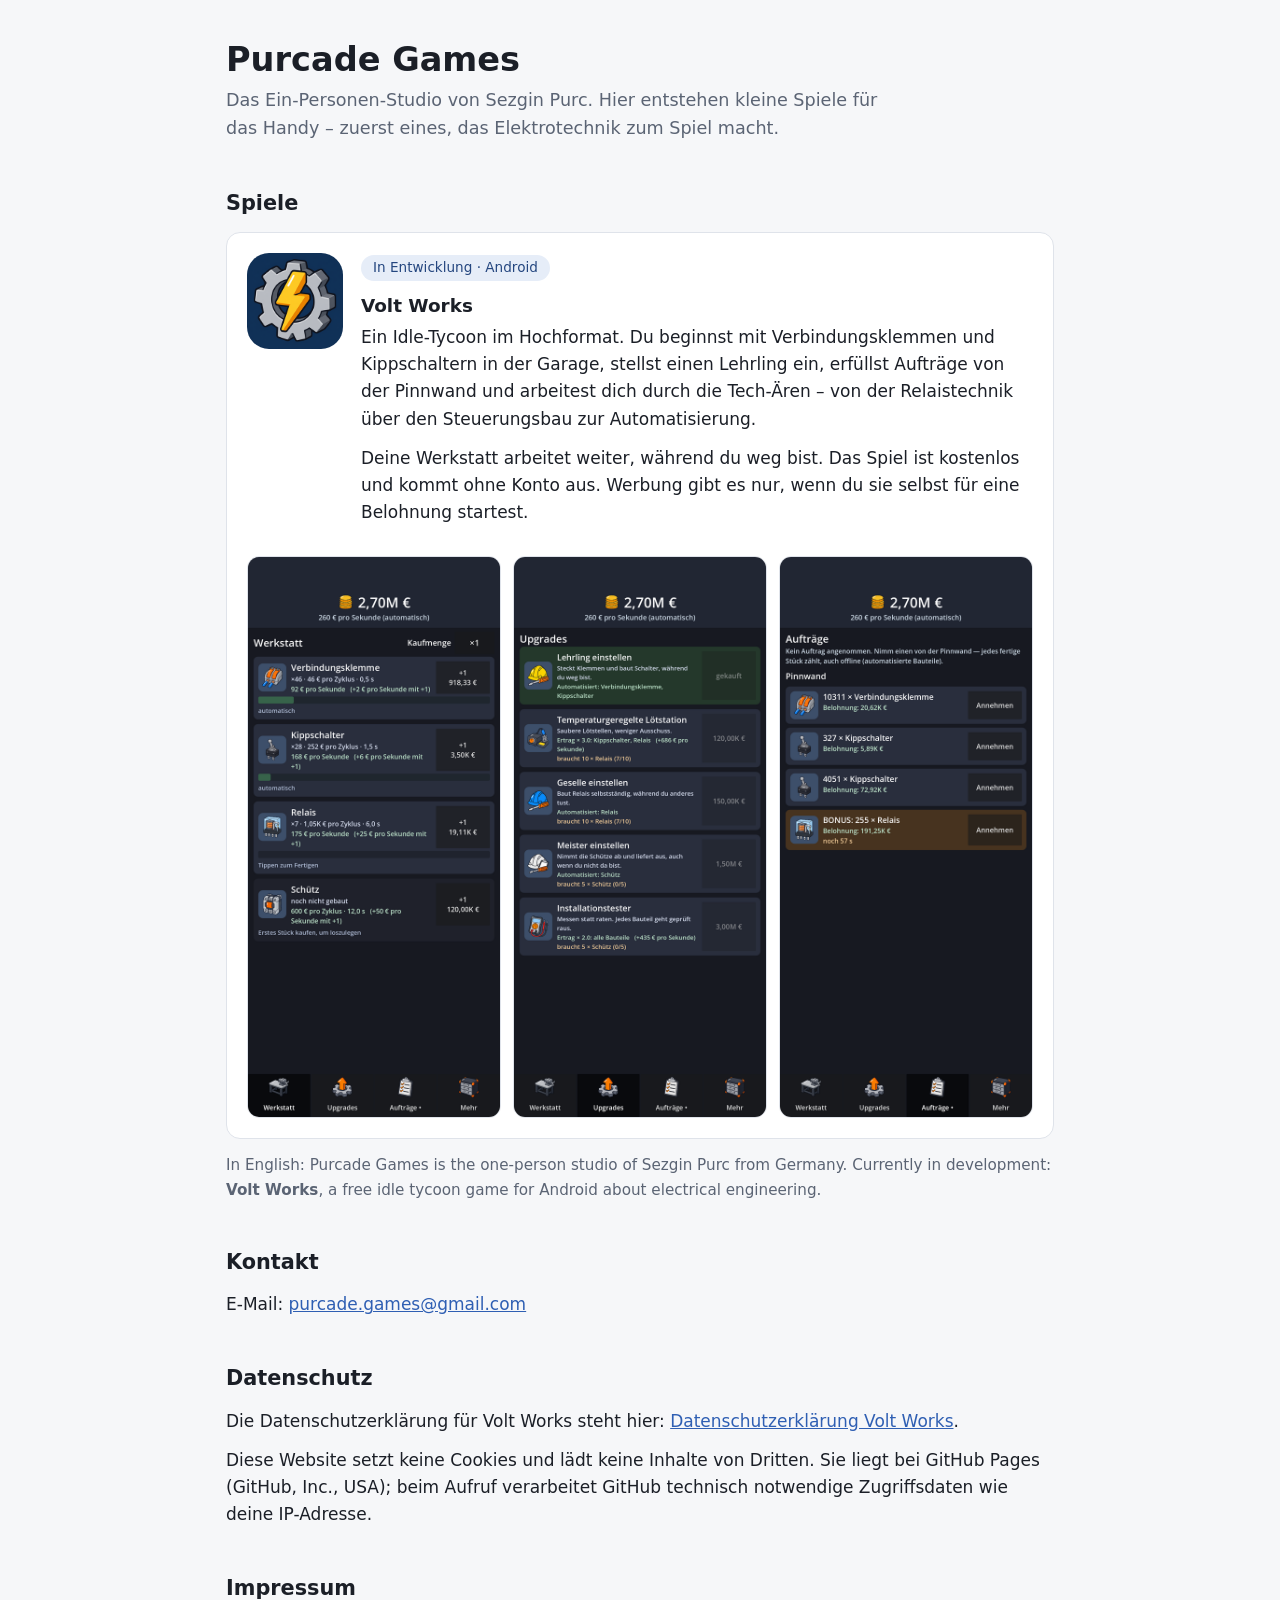
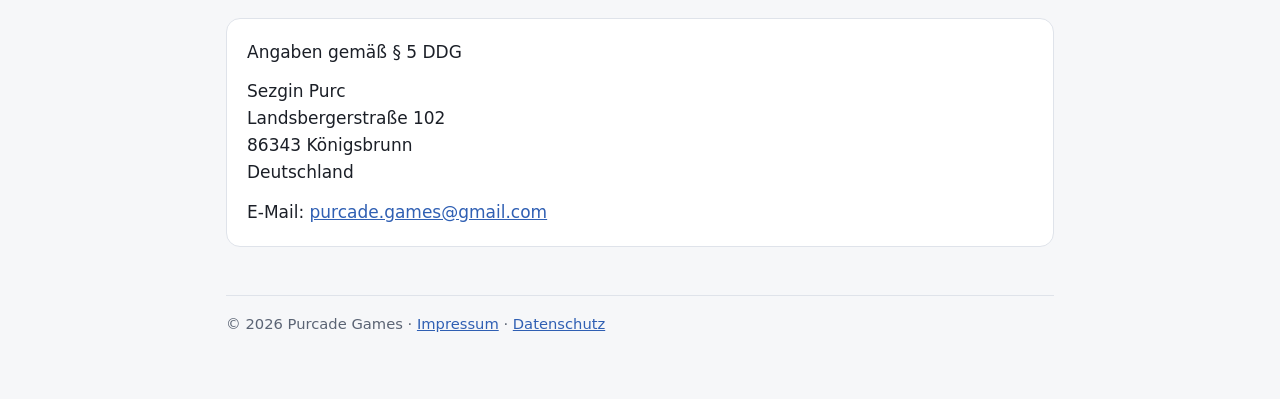
==== index.html @ b19a6347 "Website für Purcade Games — Studio, Volt Works (in Entwicklung), Kontakt, Datenschutz, Impressum Co-" ====
<!doctype html>
<html lang="de">
<head>
<meta charset="utf-8">
<meta name="viewport" content="width=device-width, initial-scale=1">
<title>Purcade Games</title>
<meta name="description" content="Purcade Games – das Ein-Personen-Studio von Sezgin Purc. In Entwicklung: Volt Works, ein Idle-Tycoon rund um Elektrotechnik.">
<link rel="icon" href="img/voltworks-icon.png">
<style>
  :root { --bg: #f6f7f9; --fg: #1b1f27; --muted: #5b6474; --card: #ffffff; --line: #dfe3ea; --accent: #2f5fb3; --tag-bg: #e6edf8; --tag-fg: #24467f; }
  @media (prefers-color-scheme: dark) {
    :root { --bg: #171a22; --fg: #e8ecf3; --muted: #9aa4b5; --card: #1f232e; --line: #2e3442; --accent: #8fb3ff; --tag-bg: #26314a; --tag-fg: #b9cdf6; }
  }
  * { box-sizing: border-box; }
  body { margin: 0; background: var(--bg); color: var(--fg); font: 17px/1.6 system-ui, "Segoe UI", Roboto, sans-serif; }
  main { max-width: 860px; margin: 0 auto; padding: 40px 16px 64px; }
  h1 { font-size: 2.1rem; line-height: 1.2; margin: 0 0 6px; }
  h2 { font-size: 1.3rem; margin: 44px 0 12px; }
  h3 { font-size: 1.15rem; margin: 0 0 4px; }
  p { margin: 0 0 12px; }
  a { color: var(--accent); }
  .lead { color: var(--muted); font-size: 1.1rem; max-width: 60ch; }
  .card { background: var(--card); border: 1px solid var(--line); border-radius: 14px; padding: 20px; }
  .game { display: flex; gap: 18px; align-items: flex-start; }
  .game img.icon { width: 96px; height: 96px; border-radius: 22px; flex: none; }
  .tag { display: inline-block; background: var(--tag-bg); color: var(--tag-fg); border-radius: 999px; padding: 2px 12px; font-size: 0.85rem; margin: 0 0 10px; }
  .shots { display: grid; grid-template-columns: repeat(3, 1fr); gap: 12px; margin-top: 18px; }
  .shots img { width: 100%; height: auto; border-radius: 12px; border: 1px solid var(--line); display: block; }
  .en { color: var(--muted); font-size: 0.95rem; }
  footer { color: var(--muted); margin-top: 48px; font-size: 0.92rem; border-top: 1px solid var(--line); padding-top: 16px; }
  @media (max-width: 560px) { .game { flex-direction: column; } .shots { gap: 8px; } }
</style>
</head>
<body>
<main>
  <h1>Purcade Games</h1>
  <p class="lead">Das Ein-Personen-Studio von Sezgin Purc. Hier entstehen kleine Spiele für das Handy – zuerst eines, das Elektrotechnik zum Spiel macht.</p>

  <h2>Spiele</h2>
  <div class="card">
    <div class="game">
      <img class="icon" src="img/voltworks-icon.png" alt="App-Symbol von Volt Works: ein Zahnrad mit Blitz">
      <div>
        <span class="tag">In Entwicklung · Android</span>
        <h3>Volt Works</h3>
        <p>Ein Idle-Tycoon im Hochformat. Du beginnst mit Verbindungsklemmen und Kippschaltern in der Garage, stellst einen Lehrling ein, erfüllst Aufträge von der Pinnwand und arbeitest dich durch die Tech-Ären – von der Relaistechnik über den Steuerungsbau zur Automatisierung.</p>
        <p>Deine Werkstatt arbeitet weiter, während du weg bist. Das Spiel ist kostenlos und kommt ohne Konto aus. Werbung gibt es nur, wenn du sie selbst für eine Belohnung startest.</p>
      </div>
    </div>
    <div class="shots">
      <img src="img/werkstatt.png" alt="Volt Works: die Werkstatt mit Verbindungsklemme, Kippschalter, Relais und Schütz" width="540" height="1200" loading="lazy">
      <img src="img/upgrades.png" alt="Volt Works: Upgrades wie Lehrling, Lötstation und Geselle" width="540" height="1200" loading="lazy">
      <img src="img/auftraege.png" alt="Volt Works: die Pinnwand mit Aufträgen und einem Bonus-Auftrag" width="540" height="1200" loading="lazy">
    </div>
  </div>
  <p class="en" lang="en" style="margin-top:14px">In English: Purcade Games is the one-person studio of Sezgin Purc from Germany. Currently in development: <strong>Volt Works</strong>, a free idle tycoon game for Android about electrical engineering.</p>

  <h2>Kontakt</h2>
  <p>E-Mail: <a href="mailto:purcade.games@gmail.com">purcade.games@gmail.com</a></p>

  <h2>Datenschutz</h2>
  <p>Die Datenschutzerklärung für Volt Works steht hier: <a href="https://saftkinn.github.io/voltworks-datenschutz/">Datenschutzerklärung Volt Works</a>.</p>
  <p>Diese Website setzt keine Cookies und lädt keine Inhalte von Dritten. Sie liegt bei GitHub Pages (GitHub, Inc., USA); beim Aufruf verarbeitet GitHub technisch notwendige Zugriffsdaten wie deine IP-Adresse.</p>

  <h2 id="impressum">Impressum</h2>
  <div class="card">
    <p>Angaben gemäß § 5 DDG</p>
    <p>Sezgin Purc<br>
    Landsbergerstraße 102<br>
    86343 Königsbrunn<br>
    Deutschland</p>
    <p style="margin-bottom:0">E-Mail: <a href="mailto:purcade.games@gmail.com">purcade.games@gmail.com</a></p>
  </div>

  <footer>© 2026 Purcade Games · <a href="#impressum">Impressum</a> · <a href="https://saftkinn.github.io/voltworks-datenschutz/">Datenschutz</a></footer>
</main>
</body>
</html>
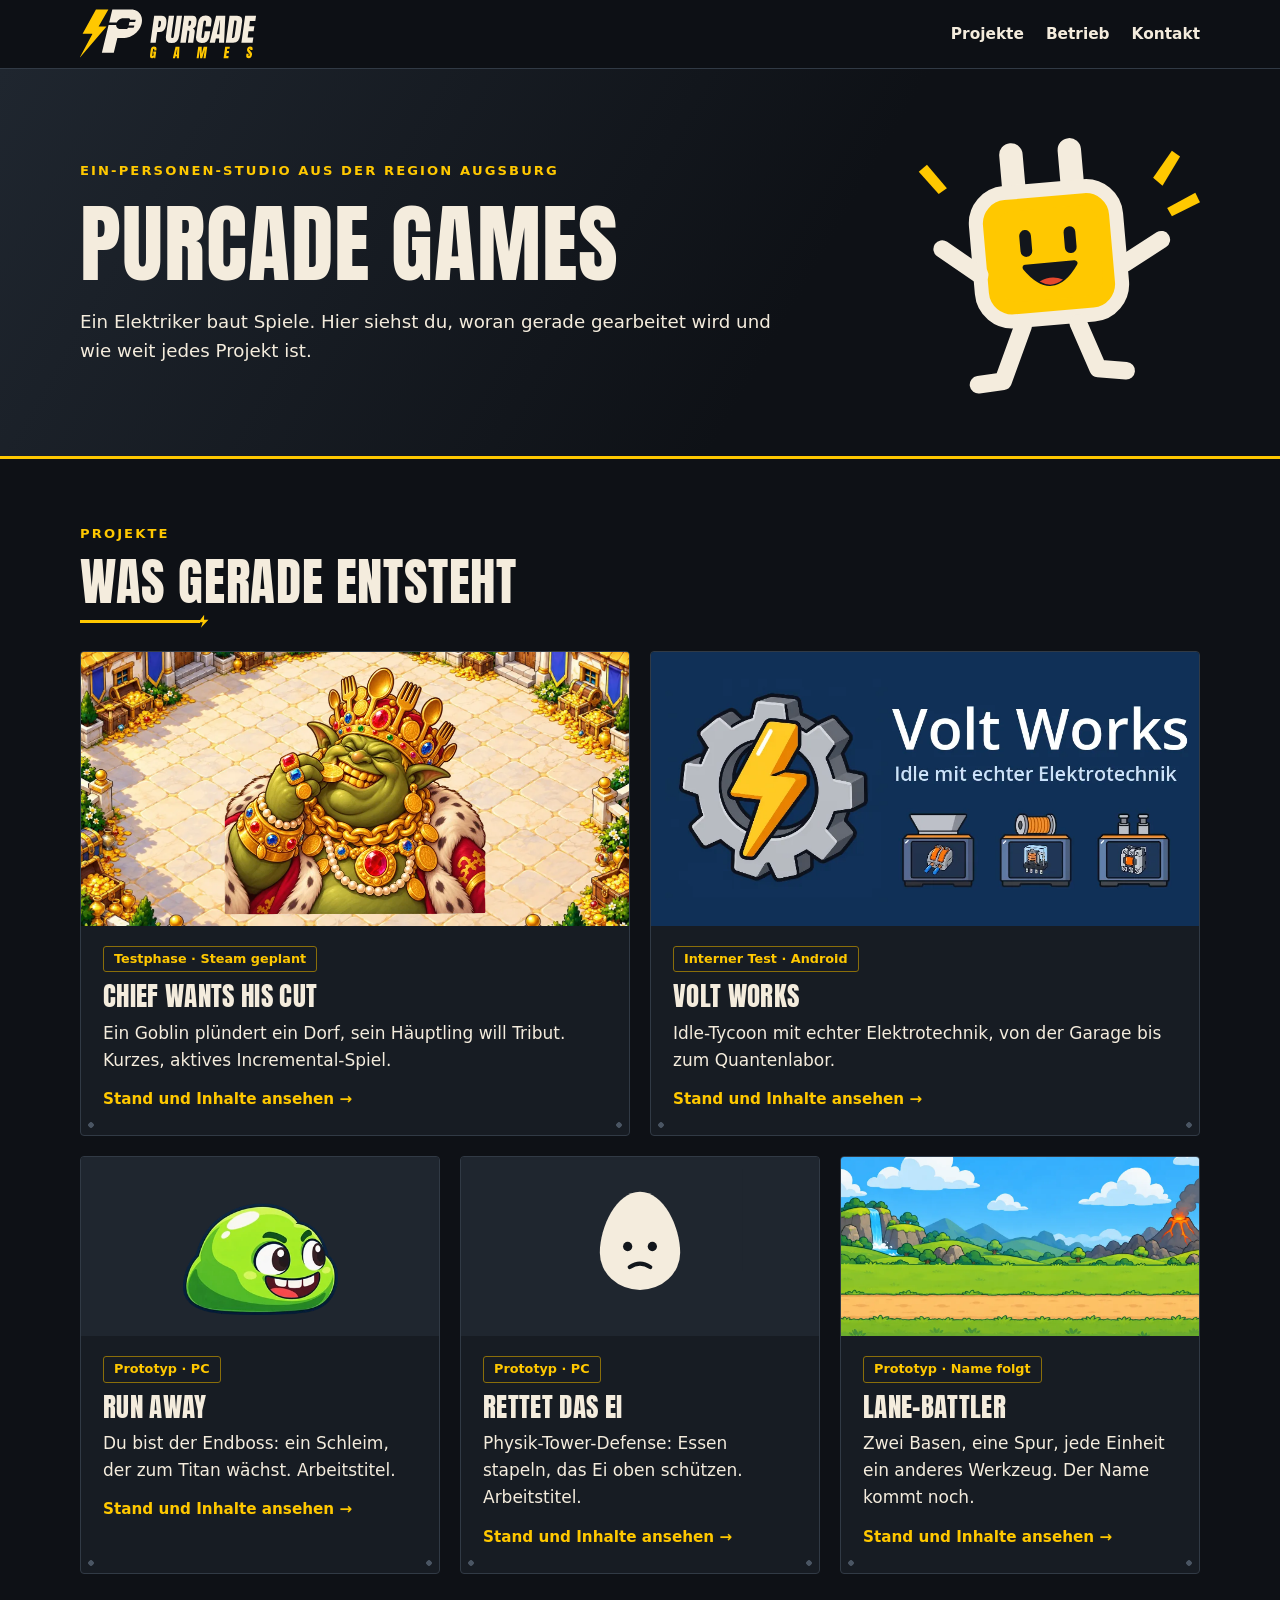
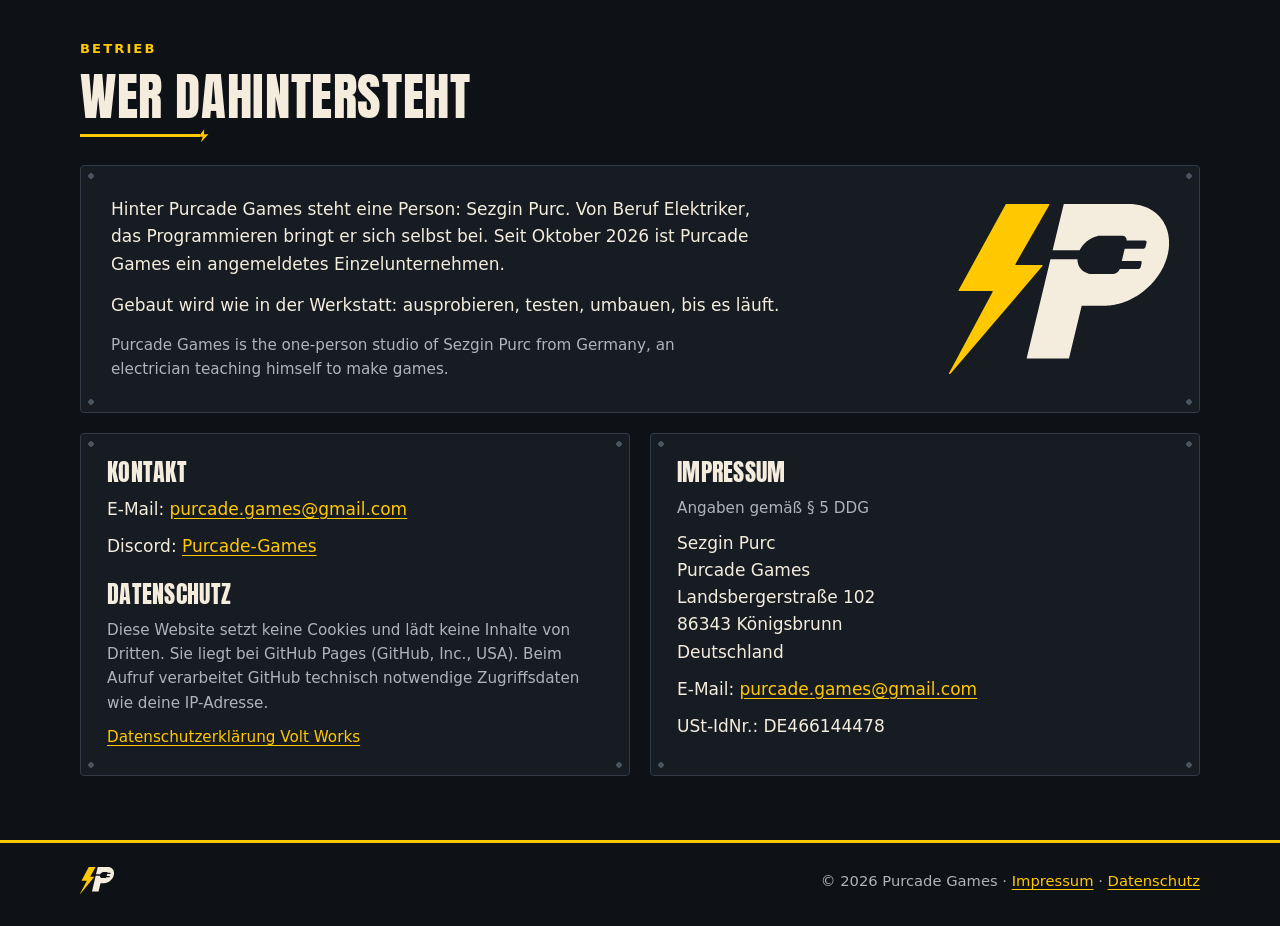
==== commit c23dd523: "Neue Website im Werkstatt-Design: Logo, Projektseiten, Impressum mit USt-IdNr. Co-Authored-By: Claud" ====
--- a/index.html
+++ b/index.html
@@ -4,75 +4,83 @@
 <meta charset="utf-8">
 <meta name="viewport" content="width=device-width, initial-scale=1">
 <title>Purcade Games</title>
-<meta name="description" content="Purcade Games – das Ein-Personen-Studio von Sezgin Purc. In Entwicklung: Volt Works, ein Idle-Tycoon rund um Elektrotechnik.">
-<link rel="icon" href="img/voltworks-icon.png">
-<style>
-  :root { --bg: #f6f7f9; --fg: #1b1f27; --muted: #5b6474; --card: #ffffff; --line: #dfe3ea; --accent: #2f5fb3; --tag-bg: #e6edf8; --tag-fg: #24467f; }
-  @media (prefers-color-scheme: dark) {
-    :root { --bg: #171a22; --fg: #e8ecf3; --muted: #9aa4b5; --card: #1f232e; --line: #2e3442; --accent: #8fb3ff; --tag-bg: #26314a; --tag-fg: #b9cdf6; }
-  }
-  * { box-sizing: border-box; }
-  body { margin: 0; background: var(--bg); color: var(--fg); font: 17px/1.6 system-ui, "Segoe UI", Roboto, sans-serif; }
-  main { max-width: 860px; margin: 0 auto; padding: 40px 16px 64px; }
-  h1 { font-size: 2.1rem; line-height: 1.2; margin: 0 0 6px; }
-  h2 { font-size: 1.3rem; margin: 44px 0 12px; }
-  h3 { font-size: 1.15rem; margin: 0 0 4px; }
-  p { margin: 0 0 12px; }
-  a { color: var(--accent); }
-  .lead { color: var(--muted); font-size: 1.1rem; max-width: 60ch; }
-  .card { background: var(--card); border: 1px solid var(--line); border-radius: 14px; padding: 20px; }
-  .game { display: flex; gap: 18px; align-items: flex-start; }
-  .game img.icon { width: 96px; height: 96px; border-radius: 22px; flex: none; }
-  .tag { display: inline-block; background: var(--tag-bg); color: var(--tag-fg); border-radius: 999px; padding: 2px 12px; font-size: 0.85rem; margin: 0 0 10px; }
-  .shots { display: grid; grid-template-columns: repeat(3, 1fr); gap: 12px; margin-top: 18px; }
-  .shots img { width: 100%; height: auto; border-radius: 12px; border: 1px solid var(--line); display: block; }
-  .en { color: var(--muted); font-size: 0.95rem; }
-  footer { color: var(--muted); margin-top: 48px; font-size: 0.92rem; border-top: 1px solid var(--line); padding-top: 16px; }
-  @media (max-width: 560px) { .game { flex-direction: column; } .shots { gap: 8px; } }
-</style>
+<meta name="description" content="Purcade Games ist das Ein-Personen-Studio von Sezgin Purc: Projekte, Stand und Kontakt.">
+<link rel="icon" href="img/favicon-48.png">
+<link rel="stylesheet" href="style.css">
 </head>
 <body>
+<header class="top"><div class="wrap bar">
+  <a href="index.html" aria-label="Purcade Games, zur Startseite"><img src="img/logo-quer-dunkel.svg" alt="Purcade Games" width="176" height="55"></a>
+  <nav aria-label="Hauptmenü"><a href="index.html#projekte">Projekte</a><a href="index.html#betrieb">Betrieb</a><a href="index.html#kontakt">Kontakt</a></nav>
+</div></header>
 <main>
-  <h1>Purcade Games</h1>
-  <p class="lead">Das Ein-Personen-Studio von Sezgin Purc. Hier entstehen kleine Spiele für das Handy – zuerst eines, das Elektrotechnik zum Spiel macht.</p>
+<div class="hero"><div class="wrap">
+  <div class="copy">
+    <span class="eyebrow">Ein-Personen-Studio aus der Region Augsburg</span>
+    <h1>Purcade Games</h1>
+    <p class="lead">Ein Elektriker baut Spiele. Hier siehst du, woran gerade gearbeitet wird und wie weit jedes Projekt ist.</p>
+  </div>
+  <img class="fig" src="img/figur-dunkel.svg" alt="Das Maskottchen: ein fröhlicher gelber Stecker mit Armen und Beinen" width="300" height="275">
+</div></div>
 
-  <h2>Spiele</h2>
-  <div class="card">
-    <div class="game">
-      <img class="icon" src="img/voltworks-icon.png" alt="App-Symbol von Volt Works: ein Zahnrad mit Blitz">
-      <div>
-        <span class="tag">In Entwicklung · Android</span>
-        <h3>Volt Works</h3>
-        <p>Ein Idle-Tycoon im Hochformat. Du beginnst mit Verbindungsklemmen und Kippschaltern in der Garage, stellst einen Lehrling ein, erfüllst Aufträge von der Pinnwand und arbeitest dich durch die Tech-Ären – von der Relaistechnik über den Steuerungsbau zur Automatisierung.</p>
-        <p>Deine Werkstatt arbeitet weiter, während du weg bist. Das Spiel ist kostenlos und kommt ohne Konto aus. Werbung gibt es nur, wenn du sie selbst für eine Belohnung startest.</p>
-      </div>
+<section id="projekte"><div class="wrap">
+  <div class="head"><span class="eyebrow">Projekte</span><h2>Was gerade entsteht</h2><div class="cable" aria-hidden="true"></div></div>
+  <div class="grid">
+<a class="plate game big" href="chief-wants-his-cut.html">
+  <div class="pic chief contain"><img src="img/haeuptling-zufrieden.webp" alt="Der Goblin-Häuptling beißt zufrieden auf eine Goldmünze" loading="lazy"></div>
+  <div class="txt"><span class="tag">Testphase · Steam geplant</span><h3>Chief Wants His Cut</h3><p>Ein Goblin plündert ein Dorf, sein Häuptling will Tribut. Kurzes, aktives Incremental-Spiel.</p><span class="go">Stand und Inhalte ansehen →</span></div>
+</a>
+<a class="plate game big" href="volt-works.html">
+  <div class="pic "><img src="img/volt-works.webp" alt="Volt Works: Zahnrad mit Blitz und drei Maschinen" loading="lazy"></div>
+  <div class="txt"><span class="tag">Interner Test · Android</span><h3>Volt Works</h3><p>Idle-Tycoon mit echter Elektrotechnik, von der Garage bis zum Quantenlabor.</p><span class="go">Stand und Inhalte ansehen →</span></div>
+</a>
+<a class="plate game" href="run-away.html">
+  <div class="pic contain"><img src="img/schleim.webp" alt="Der grüne Schleim, die Hauptfigur von Run away" loading="lazy"></div>
+  <div class="txt"><span class="tag">Prototyp · PC</span><h3>Run away</h3><p>Du bist der Endboss: ein Schleim, der zum Titan wächst. Arbeitstitel.</p><span class="go">Stand und Inhalte ansehen →</span></div>
+</a>
+<a class="plate game" href="rettet-das-ei.html">
+  <div class="pic contain"><img src="img/ei.svg" alt="Ein gezeichnetes Ei mit Gesicht" loading="lazy"></div>
+  <div class="txt"><span class="tag">Prototyp · PC</span><h3>Rettet das Ei</h3><p>Physik-Tower-Defense: Essen stapeln, das Ei oben schützen. Arbeitstitel.</p><span class="go">Stand und Inhalte ansehen →</span></div>
+</a>
+<a class="plate game" href="lane-battler.html">
+  <div class="pic "><img src="img/schlachtfeld.webp" alt="Gezeichnetes Schlachtfeld mit Wiese, Weg und Vulkan" loading="lazy"></div>
+  <div class="txt"><span class="tag">Prototyp · Name folgt</span><h3>Lane-Battler</h3><p>Zwei Basen, eine Spur, jede Einheit ein anderes Werkzeug. Der Name kommt noch.</p><span class="go">Stand und Inhalte ansehen →</span></div>
+</a>
+  </div>
+</div></section>
+
+<section id="betrieb"><div class="wrap">
+  <div class="head"><span class="eyebrow">Betrieb</span><h2>Wer dahintersteht</h2><div class="cable" aria-hidden="true"></div></div>
+  <div class="plate about">
+    <div>
+      <p>Hinter Purcade Games steht eine Person: Sezgin Purc. Von Beruf Elektriker, das Programmieren bringt er sich selbst bei. Seit Oktober 2026 ist Purcade Games ein angemeldetes Einzelunternehmen.</p>
+      <p>Gebaut wird wie in der Werkstatt: ausprobieren, testen, umbauen, bis es läuft.</p>
+      <p class="en" lang="en">Purcade Games is the one-person studio of Sezgin Purc from Germany, an electrician teaching himself to make games.</p>
     </div>
-    <div class="shots">
-      <img src="img/werkstatt.png" alt="Volt Works: die Werkstatt mit Verbindungsklemme, Kippschalter, Relais und Schütz" width="540" height="1200" loading="lazy">
-      <img src="img/upgrades.png" alt="Volt Works: Upgrades wie Lehrling, Lötstation und Geselle" width="540" height="1200" loading="lazy">
-      <img src="img/auftraege.png" alt="Volt Works: die Pinnwand mit Aufträgen und einem Bonus-Auftrag" width="540" height="1200" loading="lazy">
+    <img src="img/zeichen-dunkel.svg" alt="" width="220" height="170">
+  </div>
+  <div class="info" id="kontakt">
+    <div class="plate">
+      <h3>Kontakt</h3>
+      <p>E-Mail: <a href="mailto:purcade.games@gmail.com">purcade.games@gmail.com</a></p>
+      <p>Discord: <a href="https://discord.gg/vRdHD9XjAU">Purcade-Games</a></p>
+      <h3 id="datenschutz" style="margin-top:12px">Datenschutz</h3>
+      <p class="fine">Diese Website setzt keine Cookies und lädt keine Inhalte von Dritten. Sie liegt bei GitHub Pages (GitHub, Inc., USA). Beim Aufruf verarbeitet GitHub technisch notwendige Zugriffsdaten wie deine IP-Adresse.</p>
+      <p class="fine"><a href="https://saftkinn.github.io/voltworks-datenschutz/">Datenschutzerklärung Volt Works</a></p>
+    </div>
+    <div class="plate" id="impressum">
+      <h3>Impressum</h3>
+      <p class="fine">Angaben gemäß § 5 DDG</p>
+      <p>Sezgin Purc<br>Purcade Games<br>Landsbergerstraße 102<br>86343 Königsbrunn<br>Deutschland</p>
+      <p>E-Mail: <a href="mailto:purcade.games@gmail.com">purcade.games@gmail.com</a></p>
+      <p>USt-IdNr.: DE466144478</p>
     </div>
   </div>
-  <p class="en" lang="en" style="margin-top:14px">In English: Purcade Games is the one-person studio of Sezgin Purc from Germany. Currently in development: <strong>Volt Works</strong>, a free idle tycoon game for Android about electrical engineering.</p>
-
-  <h2>Kontakt</h2>
-  <p>E-Mail: <a href="mailto:purcade.games@gmail.com">purcade.games@gmail.com</a></p>
-
-  <h2>Datenschutz</h2>
-  <p>Die Datenschutzerklärung für Volt Works steht hier: <a href="https://saftkinn.github.io/voltworks-datenschutz/">Datenschutzerklärung Volt Works</a>.</p>
-  <p>Diese Website setzt keine Cookies und lädt keine Inhalte von Dritten. Sie liegt bei GitHub Pages (GitHub, Inc., USA); beim Aufruf verarbeitet GitHub technisch notwendige Zugriffsdaten wie deine IP-Adresse.</p>
-
-  <h2 id="impressum">Impressum</h2>
-  <div class="card">
-    <p>Angaben gemäß § 5 DDG</p>
-    <p>Sezgin Purc<br>
-    Landsbergerstraße 102<br>
-    86343 Königsbrunn<br>
-    Deutschland</p>
-    <p style="margin-bottom:0">E-Mail: <a href="mailto:purcade.games@gmail.com">purcade.games@gmail.com</a></p>
-  </div>
-
-  <footer>© 2026 Purcade Games · <a href="#impressum">Impressum</a> · <a href="https://saftkinn.github.io/voltworks-datenschutz/">Datenschutz</a></footer>
+</div></section>
 </main>
+<footer><div class="wrap">
+  <img src="img/zeichen-dunkel.svg" alt="" width="34" height="26">
+  <span>© 2026 Purcade Games · <a href="index.html#impressum">Impressum</a> · <a href="index.html#datenschutz">Datenschutz</a></span>
+</div></footer>
 </body>
 </html>
--- a/style.css
+++ b/style.css
@@ -0,0 +1,89 @@
+/* Werkstatt: Stahlplatten mit Nieten, gelbes Kabel als Trenner. */
+@font-face { font-family: "Anton"; src: url("anton.ttf") format("truetype"); font-display: swap; }
+:root {
+  color-scheme: dark;
+  --bg: #0E1116; --plate: #171C23; --plate2: #1F262F; --line: #313A45;
+  --fg: #F4ECDD; --muted: #AEB4B9; --volt: #FFC800; --voltdim: #8A6E0A; --ink: #12161C;
+  --display: "Anton", Impact, "Arial Narrow", sans-serif;
+  --body: system-ui, "Segoe UI", Roboto, Arial, sans-serif;
+}
+* { box-sizing: border-box; }
+html { scroll-behavior: smooth; scroll-padding-top: 84px; }
+body { margin: 0; background: var(--bg); color: var(--fg); font: 17px/1.6 var(--body); }
+img { display: block; max-width: 100%; height: auto; }
+a { color: var(--volt); text-underline-offset: 3px; }
+a:focus-visible { outline: 2px solid var(--volt); outline-offset: 3px; }
+.wrap { max-width: 1160px; margin: 0 auto; padding-left: max(20px, env(safe-area-inset-left, 0px)); padding-right: max(20px, env(safe-area-inset-right, 0px)); }
+h1, h2, h3, h4 { font-family: var(--display); font-weight: 400; line-height: 1.08; text-transform: uppercase; letter-spacing: .012em; margin: 0; text-wrap: balance; }
+p { margin: 0; max-width: 62ch; }
+header.top { position: sticky; top: 0; z-index: 20; background: rgba(14,17,22,.95); border-bottom: 1px solid var(--line); }
+.bar { display: flex; align-items: center; justify-content: space-between; gap: 18px; min-height: 68px; }
+.bar img { width: 176px; }
+nav { display: flex; gap: 22px; font-weight: 600; font-size: .96rem; }
+nav a { color: var(--fg); text-decoration: none; padding: 10px 0; }
+nav a:hover { color: var(--volt); }
+.eyebrow { color: var(--volt); font-size: .82rem; font-weight: 700; letter-spacing: .16em; text-transform: uppercase; }
+.hero { border-bottom: 3px solid var(--volt); background: linear-gradient(120deg, var(--plate2), var(--bg) 62%); }
+.hero .wrap { display: grid; grid-template-columns: minmax(0, 1fr) 300px; gap: 40px; align-items: center; padding-top: 56px; padding-bottom: 56px; }
+.hero .copy { display: grid; gap: 16px; justify-items: start; }
+h1 { font-size: clamp(2.9rem, 7vw, 5.4rem); }
+.lead { font-size: 1.14rem; }
+section { padding: 64px 0 0; }
+.head { display: grid; gap: 10px; margin-bottom: 28px; }
+h2 { font-size: clamp(2.1rem, 5vw, 3.2rem); }
+.cable { height: 3px; width: 120px; background: var(--volt); position: relative; }
+.cable::after { content: ""; position: absolute; right: -10px; top: -5px; width: 13px; height: 13px; clip-path: polygon(55% 0, 12% 58%, 44% 58%, 30% 100%, 88% 38%, 54% 38%); background: var(--volt); }
+.plate { position: relative; background-color: var(--plate); border: 1px solid var(--line); border-radius: 4px;
+  background-image: radial-gradient(circle at 10px 10px, #4A5563 2.5px, transparent 3px), radial-gradient(circle at calc(100% - 10px) 10px, #4A5563 2.5px, transparent 3px), radial-gradient(circle at 10px calc(100% - 10px), #4A5563 2.5px, transparent 3px), radial-gradient(circle at calc(100% - 10px) calc(100% - 10px), #4A5563 2.5px, transparent 3px); }
+.grid { display: grid; grid-template-columns: repeat(6, minmax(0, 1fr)); gap: 20px; }
+.game { display: flex; flex-direction: column; overflow: hidden; color: inherit; text-decoration: none; grid-column: span 2; transition: border-color .15s, transform .15s; }
+.game.big { grid-column: span 3; }
+.game:hover { border-color: var(--volt); transform: translateY(-2px); }
+.pic { aspect-ratio: 2 / 1; background: var(--plate2); overflow: hidden; }
+.pic img { width: 100%; height: 100%; object-fit: cover; }
+.pic.contain img { object-fit: contain; padding: 12px; }
+.pic.chief { background: url("img/dorf.webp") center / cover; }
+.pic.chief img { padding: 12px 12px 0; object-position: bottom; }
+.txt { padding: 20px 22px 24px; display: grid; gap: 9px; flex: 1; align-content: start; }
+.game h3 { font-size: 1.7rem; }
+.tag { justify-self: start; border: 1px solid var(--voltdim); color: var(--volt); font-size: .8rem; font-weight: 600; padding: 2px 10px; border-radius: 3px; }
+.go { color: var(--volt); font-weight: 600; font-size: .95rem; margin-top: 4px; }
+.about { display: grid; grid-template-columns: minmax(0, 1fr) 220px; gap: 30px; align-items: center; padding: 30px; }
+.about div { display: grid; gap: 14px; }
+.info { display: grid; grid-template-columns: repeat(2, minmax(0, 1fr)); gap: 20px; margin-top: 20px; }
+.info .plate { padding: 26px; display: grid; gap: 10px; align-content: start; }
+.info h3 { font-size: 1.5rem; }
+.fine { font-size: .95rem; color: var(--muted); }
+.en { color: var(--muted); font-size: .95rem; }
+.back { display: inline-block; margin: 22px 0 0; font-weight: 600; text-decoration: none; }
+.top-game { display: grid; grid-template-columns: minmax(0, 1fr) minmax(0, 1fr); gap: 34px; align-items: center; padding: 26px 0 44px; }
+.top-game .copy { display: grid; gap: 14px; justify-items: start; }
+.top-game .pic { aspect-ratio: 4 / 3; border: 1px solid var(--line); border-radius: 4px; }
+.steps { list-style: none; margin: 0; padding: 0; display: grid; grid-auto-flow: column; grid-auto-columns: minmax(0, 1fr); gap: 8px; }
+.steps li { padding: 12px 12px 12px; background: var(--plate); border: 1px solid var(--line); border-top: 4px solid var(--line); border-radius: 3px; font-size: .92rem; font-weight: 600; color: var(--muted); }
+.steps small { display: block; font-weight: 700; font-size: .72rem; letter-spacing: .08em; text-transform: uppercase; margin-bottom: 2px; }
+.steps .done { border-top-color: #4FB477; color: var(--fg); } .steps .done small { color: #7DD3A0; }
+.steps .now { border-top-color: var(--volt); color: var(--fg); background: var(--plate2); } .steps .now small { color: var(--volt); }
+.cols { display: grid; grid-template-columns: minmax(0, 1.25fr) minmax(0, 1fr); gap: 20px; }
+.cols .plate { padding: 26px; display: grid; gap: 12px; align-content: start; }
+.cols h3 { font-size: 1.5rem; }
+.cols ul { margin: 0; padding-left: 1.1em; display: grid; gap: 6px; }
+.cols li::marker { color: var(--volt); }
+.shots { display: grid; grid-template-columns: repeat(3, minmax(0, 1fr)); gap: 12px; margin-top: 20px; }
+.shots img { border: 1px solid var(--line); border-radius: 4px; width: 100%; }
+.note { color: var(--muted); font-size: .92rem; margin-top: 14px; }
+footer { margin-top: 64px; border-top: 3px solid var(--volt); padding: 24px 0 32px; color: var(--muted); font-size: .92rem; }
+footer .wrap { display: flex; flex-wrap: wrap; gap: 8px 22px; justify-content: space-between; align-items: center; }
+footer img { width: 34px; }
+@media (max-width: 860px) {
+  .hero .wrap { grid-template-columns: minmax(0, 1fr); padding-top: 38px; padding-bottom: 38px; gap: 18px; }
+  .hero img.fig { width: 170px; justify-self: center; }
+  .grid, .info, .cols, .top-game { grid-template-columns: minmax(0, 1fr); }
+  .game, .game.big { grid-column: auto; }
+  .about { grid-template-columns: minmax(0, 1fr); padding: 26px; }
+  .about img { width: 160px; justify-self: center; }
+  .steps { grid-auto-flow: row; }
+  nav { gap: 14px; font-size: .9rem; }
+  .bar img { width: 138px; }
+}
+@media (prefers-reduced-motion: reduce) { html { scroll-behavior: auto; } .game { transition: none; } .game:hover { transform: none; } }
